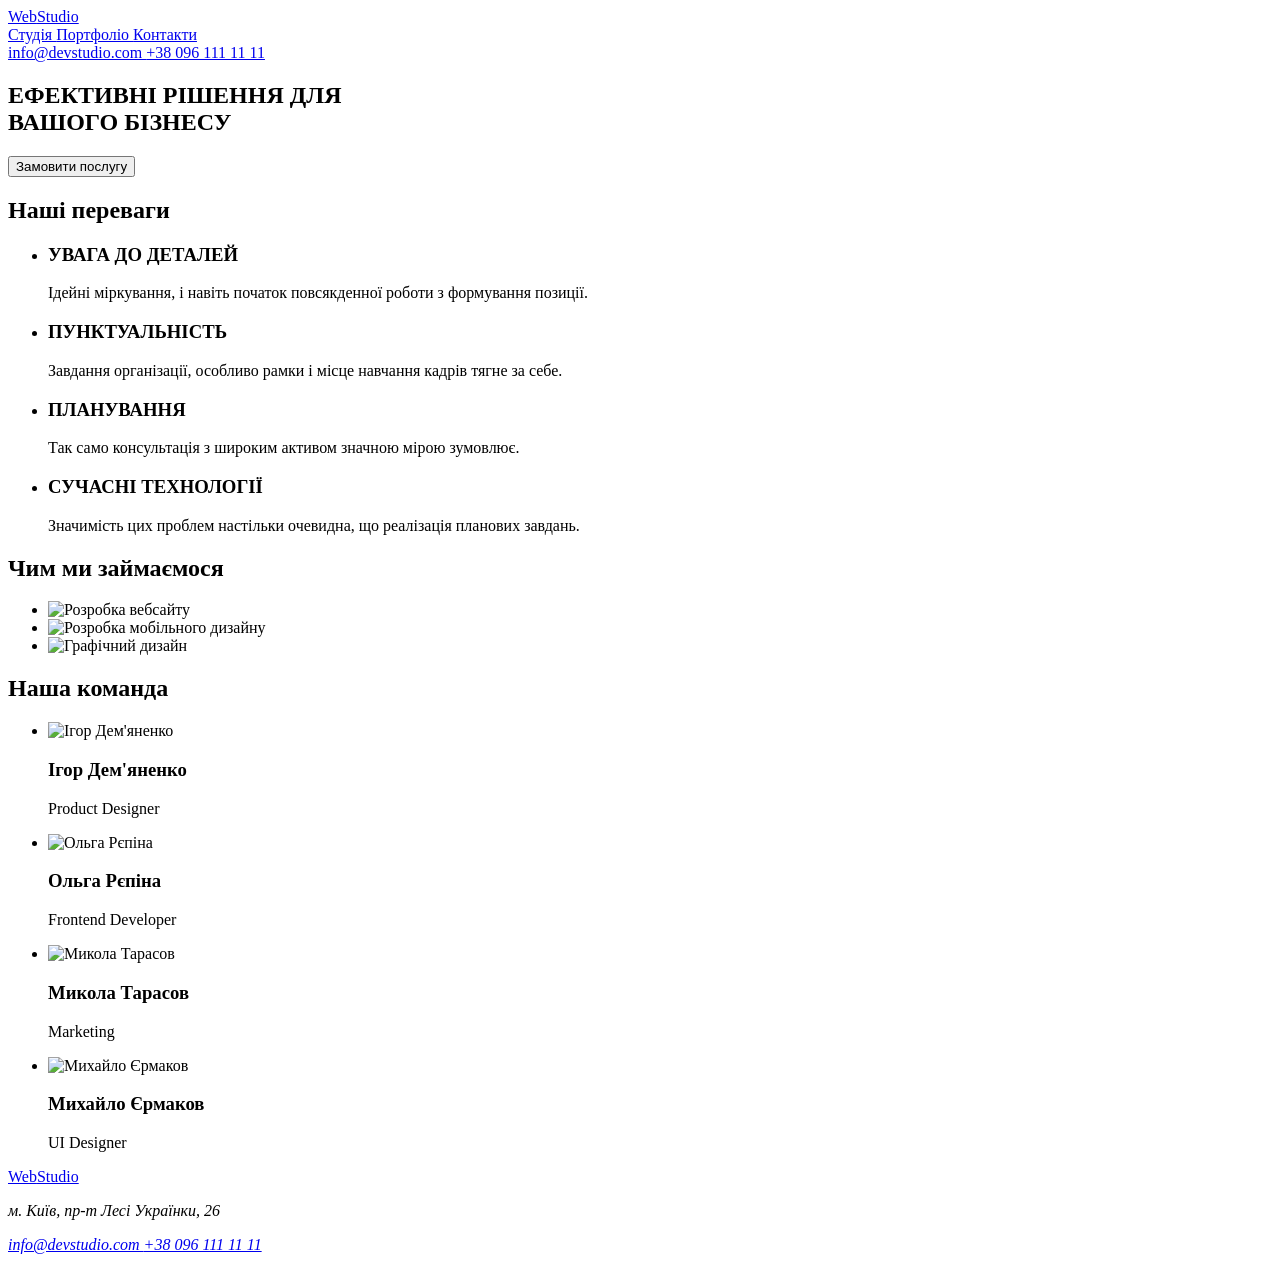
==== index.html @ def6cfc5 "Create index.html" ====
<!DOCTYPE html>
<html lang="uk">
<head>
  <meta charset="UTF-8">
  <meta name="viewport" content="width=device-width, initial-scale=1.0">

  <title>WebStudio — Студія</title>

  <link rel="preconnect" href="https://fonts.googleapis.com">
  <link rel="preconnect" href="https://fonts.gstatic.com" crossorigin>
  <link
    href="https://fonts.googleapis.com/css2?family=Roboto:wght@400;500;700;900&display=swap"
    rel="stylesheet"
  >

  <link rel="stylesheet" href="style.css">
</head>

<body>

  <header class="header">
    <div class="header-container">

      <a class="header-logo" href="./index.html">
        <span class="header-logo-web">Web</span>Studio
      </a>

      <nav class="header-nav">
        <a class="header-nav-link header-nav-link--active" href="./index.html">
          Студія
        </a>

        <a class="header-nav-link" href="./portfolio.html">
          Портфоліо
        </a>

        <a class="header-nav-link" href="#">
          Контакти
        </a>
      </nav>

      <div class="header-contacts">
        <a class="header-contacts-link" href="mailto:info@devstudio.com">
          info@devstudio.com
        </a>

        <a class="header-contacts-link" href="tel:+380961111111">
          +38 096 111 11 11
        </a>
      </div>

    </div>
  </header>


  <main>

    <section class="hero">
      <div class="hero-container">

        <h1 class="hero-title">
          ЕФЕКТИВНІ РІШЕННЯ ДЛЯ<br>
          ВАШОГО БІЗНЕСУ
        </h1>

        <button class="hero-button" type="button">
          Замовити послугу
        </button>

      </div>
    </section>


    <section class="advantages">
      <div class="advantages-container">

        <h2 class="visually-hidden">
          Наші переваги
        </h2>

        <ul class="advantages-list">

          <li class="advantages-item">
            <h3 class="advantages-item-title">
              УВАГА ДО ДЕТАЛЕЙ
            </h3>

            <p class="advantages-item-text">
              Ідейні міркування, і навіть початок
              повсякденної роботи з формування позиції.
            </p>
          </li>

          <li class="advantages-item">
            <h3 class="advantages-item-title">
              ПУНКТУАЛЬНІСТЬ
            </h3>

            <p class="advantages-item-text">
              Завдання організації, особливо рамки
              і місце навчання кадрів тягне за себе.
            </p>
          </li>

          <li class="advantages-item">
            <h3 class="advantages-item-title">
              ПЛАНУВАННЯ
            </h3>

            <p class="advantages-item-text">
              Так само консультація з широким
              активом значною мірою зумовлює.
            </p>
          </li>

          <li class="advantages-item">
            <h3 class="advantages-item-title">
              СУЧАСНІ ТЕХНОЛОГІЇ
            </h3>

            <p class="advantages-item-text">
              Значимість цих проблем настільки
              очевидна, що реалізація планових завдань.
            </p>
          </li>

        </ul>

      </div>
    </section>


    <section class="work">
      <div class="work-container">

        <h2 class="section-title">
          Чим ми займаємося
        </h2>

        <ul class="work-list">

          <li class="work-item">
            <img
              class="work-item-image"
              src="https://images.unsplash.com/photo-1498050108023-c5249f4df085?auto=format&fit=crop&w=600&q=80"
              alt="Розробка вебсайту"
            >
          </li>

          <li class="work-item">
            <img
              class="work-item-image"
              src="https://images.unsplash.com/photo-1559028012-481c04fa702d?auto=format&fit=crop&w=600&q=80"
              alt="Розробка мобільного дизайну"
            >
          </li>

          <li class="work-item">
            <img
              class="work-item-image"
              src="https://images.unsplash.com/photo-1561070791-2526d30994b5?auto=format&fit=crop&w=600&q=80"
              alt="Графічний дизайн"
            >
          </li>

        </ul>

      </div>
    </section>


    <section class="team">
      <div class="team-container">

        <h2 class="section-title">
          Наша команда
        </h2>

        <ul class="team-list">

          <li class="team-card">
            <img
              class="team-card-image"
              src="https://images.unsplash.com/photo-1500648767791-00dcc994a43e?auto=format&fit=crop&w=500&q=80"
              alt="Ігор Дем'яненко"
            >

            <div class="team-card-content">
              <h3 class="team-card-name">
                Ігор Дем'яненко
              </h3>

              <p class="team-card-position">
                Product Designer
              </p>
            </div>
          </li>


          <li class="team-card">
            <img
              class="team-card-image"
              src="https://images.unsplash.com/photo-1573496359142-b8d87734a5a2?auto=format&fit=crop&w=500&q=80"
              alt="Ольга Рєпіна"
            >

            <div class="team-card-content">
              <h3 class="team-card-name">
                Ольга Рєпіна
              </h3>

              <p class="team-card-position">
                Frontend Developer
              </p>
            </div>
          </li>


          <li class="team-card">
            <img
              class="team-card-image"
              src="https://images.unsplash.com/photo-1506794778202-cad84cf45f1d?auto=format&fit=crop&w=500&q=80"
              alt="Микола Тарасов"
            >

            <div class="team-card-content">
              <h3 class="team-card-name">
                Микола Тарасов
              </h3>

              <p class="team-card-position">
                Marketing
              </p>
            </div>
          </li>


          <li class="team-card">
            <img
              class="team-card-image"
              src="https://images.unsplash.com/photo-1507003211169-0a1dd7228f2d?auto=format&fit=crop&w=500&q=80"
              alt="Михайло Єрмаков"
            >

            <div class="team-card-content">
              <h3 class="team-card-name">
                Михайло Єрмаков
              </h3>

              <p class="team-card-position">
                UI Designer
              </p>
            </div>
          </li>

        </ul>

      </div>
    </section>

  </main>


  <!-- FOOTER -->
  <footer class="footer">
    <div class="footer-container">

      <a class="footer-logo" href="./index.html">
        <span class="footer-logo-web">Web</span>Studio
      </a>

      <address class="footer-address">

        <p class="footer-address-text">
          м. Київ, пр-т Лесі Українки, 26
        </p>

        <a class="footer-contact" href="mailto:info@devstudio.com">
          info@devstudio.com
        </a>

        <a class="footer-contact" href="tel:+380961111111">
          +38 096 111 11 11
        </a>

      </address>

    </div>
  </footer>

</body>
</html>
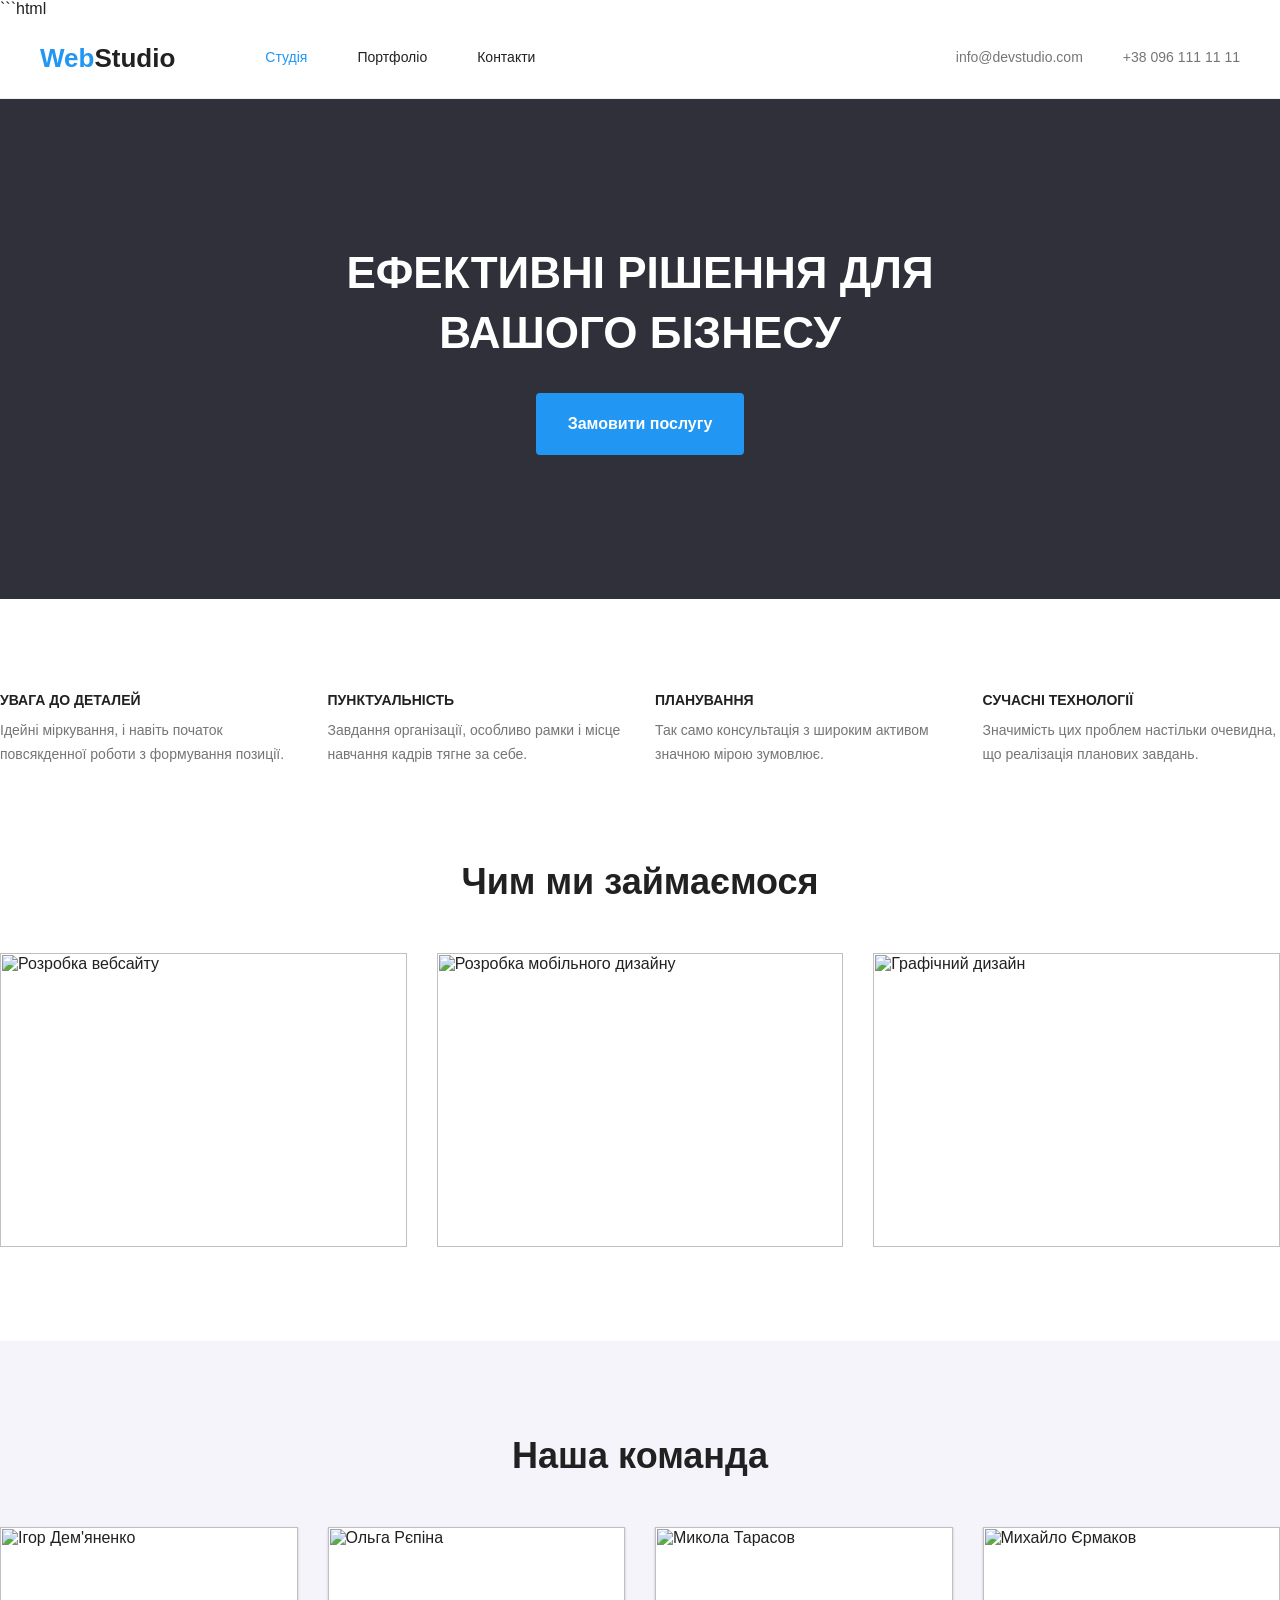
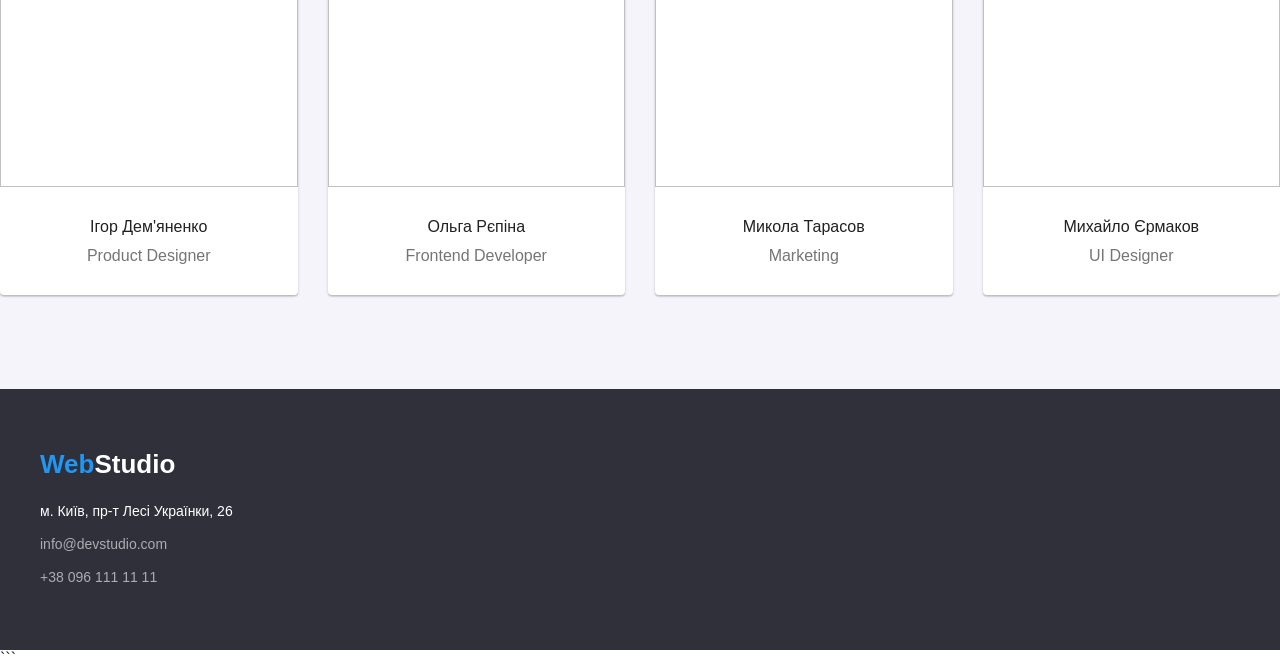
==== commit a5ede764: "Update index.html" ====
--- a/index.html
+++ b/index.html
@@ -1,292 +1,281 @@
+```html
 <!DOCTYPE html>
 <html lang="uk">
 <head>
   <meta charset="UTF-8">
   <meta name="viewport" content="width=device-width, initial-scale=1.0">
-
   <title>WebStudio — Студія</title>
 
-  <link rel="preconnect" href="https://fonts.googleapis.com">
-  <link rel="preconnect" href="https://fonts.gstatic.com" crossorigin>
-  <link
-    href="https://fonts.googleapis.com/css2?family=Roboto:wght@400;500;700;900&display=swap"
-    rel="stylesheet"
-  >
-
+  <link rel="stylesheet" href="normalize.css">
   <link rel="stylesheet" href="style.css">
 </head>
 
 <body>
 
-  <header class="header">
-    <div class="header-container">
-
-      <a class="header-logo" href="./index.html">
-        <span class="header-logo-web">Web</span>Studio
-      </a>
-
-      <nav class="header-nav">
-        <a class="header-nav-link header-nav-link--active" href="./index.html">
-          Студія
-        </a>
-
-        <a class="header-nav-link" href="./portfolio.html">
-          Портфоліо
-        </a>
-
-        <a class="header-nav-link" href="#">
-          Контакти
-        </a>
-      </nav>
-
-      <div class="header-contacts">
-        <a class="header-contacts-link" href="mailto:info@devstudio.com">
-          info@devstudio.com
-        </a>
-
-        <a class="header-contacts-link" href="tel:+380961111111">
-          +38 096 111 11 11
-        </a>
-      </div>
-
-    </div>
-  </header>
-
-
-  <main>
-
-    <section class="hero">
-      <div class="hero-container">
-
-        <h1 class="hero-title">
-          ЕФЕКТИВНІ РІШЕННЯ ДЛЯ<br>
-          ВАШОГО БІЗНЕСУ
-        </h1>
-
-        <button class="hero-button" type="button">
-          Замовити послугу
-        </button>
-
-      </div>
-    </section>
-
-
-    <section class="advantages">
-      <div class="advantages-container">
-
-        <h2 class="visually-hidden">
-          Наші переваги
-        </h2>
-
-        <ul class="advantages-list">
-
-          <li class="advantages-item">
-            <h3 class="advantages-item-title">
-              УВАГА ДО ДЕТАЛЕЙ
-            </h3>
-
-            <p class="advantages-item-text">
-              Ідейні міркування, і навіть початок
-              повсякденної роботи з формування позиції.
-            </p>
-          </li>
-
-          <li class="advantages-item">
-            <h3 class="advantages-item-title">
-              ПУНКТУАЛЬНІСТЬ
-            </h3>
-
-            <p class="advantages-item-text">
-              Завдання організації, особливо рамки
-              і місце навчання кадрів тягне за себе.
-            </p>
-          </li>
-
-          <li class="advantages-item">
-            <h3 class="advantages-item-title">
-              ПЛАНУВАННЯ
-            </h3>
-
-            <p class="advantages-item-text">
-              Так само консультація з широким
-              активом значною мірою зумовлює.
-            </p>
-          </li>
-
-          <li class="advantages-item">
-            <h3 class="advantages-item-title">
-              СУЧАСНІ ТЕХНОЛОГІЇ
-            </h3>
-
-            <p class="advantages-item-text">
-              Значимість цих проблем настільки
-              очевидна, що реалізація планових завдань.
-            </p>
-          </li>
-
-        </ul>
-
-      </div>
-    </section>
-
-
-    <section class="work">
-      <div class="work-container">
-
-        <h2 class="section-title">
-          Чим ми займаємося
-        </h2>
-
-        <ul class="work-list">
-
-          <li class="work-item">
-            <img
-              class="work-item-image"
-              src="https://images.unsplash.com/photo-1498050108023-c5249f4df085?auto=format&fit=crop&w=600&q=80"
-              alt="Розробка вебсайту"
-            >
-          </li>
-
-          <li class="work-item">
-            <img
-              class="work-item-image"
-              src="https://images.unsplash.com/photo-1559028012-481c04fa702d?auto=format&fit=crop&w=600&q=80"
-              alt="Розробка мобільного дизайну"
-            >
-          </li>
-
-          <li class="work-item">
-            <img
-              class="work-item-image"
-              src="https://images.unsplash.com/photo-1561070791-2526d30994b5?auto=format&fit=crop&w=600&q=80"
-              alt="Графічний дизайн"
-            >
-          </li>
-
-        </ul>
-
-      </div>
-    </section>
-
-
-    <section class="team">
-      <div class="team-container">
-
-        <h2 class="section-title">
-          Наша команда
-        </h2>
-
-        <ul class="team-list">
-
-          <li class="team-card">
-            <img
-              class="team-card-image"
-              src="https://images.unsplash.com/photo-1500648767791-00dcc994a43e?auto=format&fit=crop&w=500&q=80"
-              alt="Ігор Дем'яненко"
-            >
-
-            <div class="team-card-content">
-              <h3 class="team-card-name">
-                Ігор Дем'яненко
-              </h3>
-
-              <p class="team-card-position">
-                Product Designer
-              </p>
-            </div>
-          </li>
-
-
-          <li class="team-card">
-            <img
-              class="team-card-image"
-              src="https://images.unsplash.com/photo-1573496359142-b8d87734a5a2?auto=format&fit=crop&w=500&q=80"
-              alt="Ольга Рєпіна"
-            >
-
-            <div class="team-card-content">
-              <h3 class="team-card-name">
-                Ольга Рєпіна
-              </h3>
-
-              <p class="team-card-position">
-                Frontend Developer
-              </p>
-            </div>
-          </li>
-
-
-          <li class="team-card">
-            <img
-              class="team-card-image"
-              src="https://images.unsplash.com/photo-1506794778202-cad84cf45f1d?auto=format&fit=crop&w=500&q=80"
-              alt="Микола Тарасов"
-            >
-
-            <div class="team-card-content">
-              <h3 class="team-card-name">
-                Микола Тарасов
-              </h3>
-
-              <p class="team-card-position">
-                Marketing
-              </p>
-            </div>
-          </li>
-
-
-          <li class="team-card">
-            <img
-              class="team-card-image"
-              src="https://images.unsplash.com/photo-1507003211169-0a1dd7228f2d?auto=format&fit=crop&w=500&q=80"
-              alt="Михайло Єрмаков"
-            >
-
-            <div class="team-card-content">
-              <h3 class="team-card-name">
-                Михайло Єрмаков
-              </h3>
-
-              <p class="team-card-position">
-                UI Designer
-              </p>
-            </div>
-          </li>
-
-        </ul>
-
-      </div>
-    </section>
-
-  </main>
-
-
-  <!-- FOOTER -->
-  <footer class="footer">
-    <div class="footer-container">
-
-      <a class="footer-logo" href="./index.html">
-        <span class="footer-logo-web">Web</span>Studio
-      </a>
-
-      <address class="footer-address">
-
-        <p class="footer-address-text">
-          м. Київ, пр-т Лесі Українки, 26
-        </p>
-
-        <a class="footer-contact" href="mailto:info@devstudio.com">
-          info@devstudio.com
-        </a>
-
-        <a class="footer-contact" href="tel:+380961111111">
-          +38 096 111 11 11
-        </a>
-
-      </address>
-
-    </div>
-  </footer>
+<header class="header">
+  <div class="container header-container">
+
+    <a class="header-logo" href="./index.html">
+      <span class="header-logo-web">Web</span>Studio
+    </a>
+
+    <nav class="header-nav">
+      <a class="header-nav-link header-nav-link--active" href="./index.html">
+        Студія
+      </a>
+
+      <a class="header-nav-link" href="./portfolio.html">
+        Портфоліо
+      </a>
+
+      <a class="header-nav-link" href="#">
+        Контакти
+      </a>
+    </nav>
+
+    <div class="header-contacts">
+      <a class="header-contacts-link" href="mailto:info@devstudio.com">
+        info@devstudio.com
+      </a>
+
+      <a class="header-contacts-link" href="tel:+380961111111">
+        +38 096 111 11 11
+      </a>
+    </div>
+
+  </div>
+</header>
+
+
+<main>
+
+  <section class="hero">
+    <div class="container hero-container">
+
+      <h1 class="hero-title">
+        ЕФЕКТИВНІ РІШЕННЯ ДЛЯ<br>
+        ВАШОГО БІЗНЕСУ
+      </h1>
+
+      <button class="hero-button" type="button">
+        Замовити послугу
+      </button>
+
+    </div>
+  </section>
+
+
+  <section class="advantages">
+    <div class="container">
+
+      <h2 class="visually-hidden">Наші переваги</h2>
+
+      <ul class="advantages-list">
+
+        <li class="advantages-item">
+          <h3 class="advantages-item-title">
+            УВАГА ДО ДЕТАЛЕЙ
+          </h3>
+
+          <p class="advantages-item-text">
+            Ідейні міркування, і навіть початок
+            повсякденної роботи з формування позиції.
+          </p>
+        </li>
+
+        <li class="advantages-item">
+          <h3 class="advantages-item-title">
+            ПУНКТУАЛЬНІСТЬ
+          </h3>
+
+          <p class="advantages-item-text">
+            Завдання організації, особливо рамки
+            і місце навчання кадрів тягне за себе.
+          </p>
+        </li>
+
+        <li class="advantages-item">
+          <h3 class="advantages-item-title">
+            ПЛАНУВАННЯ
+          </h3>
+
+          <p class="advantages-item-text">
+            Так само консультація з широким
+            активом значною мірою зумовлює.
+          </p>
+        </li>
+
+        <li class="advantages-item">
+          <h3 class="advantages-item-title">
+            СУЧАСНІ ТЕХНОЛОГІЇ
+          </h3>
+
+          <p class="advantages-item-text">
+            Значимість цих проблем настільки
+            очевидна, що реалізація планових завдань.
+          </p>
+        </li>
+
+      </ul>
+
+    </div>
+  </section>
+
+
+  <section class="work">
+    <div class="container">
+
+      <h2 class="section-title">
+        Чим ми займаємося
+      </h2>
+
+      <ul class="work-list">
+
+        <li class="work-item">
+          <img
+            class="work-item-image"
+            src="https://images.unsplash.com/photo-1498050108023-c5249f4df085?auto=format&fit=crop&w=600&q=80"
+            alt="Розробка вебсайту"
+          >
+        </li>
+
+        <li class="work-item">
+          <img
+            class="work-item-image"
+            src="https://images.unsplash.com/photo-1559028012-481c04fa702d?auto=format&fit=crop&w=600&q=80"
+            alt="Розробка мобільного дизайну"
+          >
+        </li>
+
+        <li class="work-item">
+          <img
+            class="work-item-image"
+            src="https://images.unsplash.com/photo-1561070791-2526d30994b5?auto=format&fit=crop&w=600&q=80"
+            alt="Графічний дизайн"
+          >
+        </li>
+
+      </ul>
+
+    </div>
+  </section>
+
+
+  <section class="team">
+    <div class="container">
+
+      <h2 class="section-title">
+        Наша команда
+      </h2>
+
+      <ul class="team-list">
+
+        <li class="team-card">
+          <img
+            class="team-card-image"
+            src="./img.jpg"
+            alt="Ігор Дем'яненко"
+          >
+
+          <div class="team-card-content">
+            <h3 class="team-card-name">
+              Ігор Дем'яненко
+            </h3>
+
+            <p class="team-card-position">
+              Product Designer
+            </p>
+          </div>
+        </li>
+
+        <li class="team-card">
+          <img
+            class="team-card-image"
+            src="./img-1.jpg"
+            alt="Ольга Рєпіна"
+          >
+
+          <div class="team-card-content">
+            <h3 class="team-card-name">
+              Ольга Рєпіна
+            </h3>
+
+            <p class="team-card-position">
+              Frontend Developer
+            </p>
+          </div>
+        </li>
+
+        <li class="team-card">
+          <img
+            class="team-card-image"
+            src="./img-2.jpg"
+            alt="Микола Тарасов"
+          >
+
+          <div class="team-card-content">
+            <h3 class="team-card-name">
+              Микола Тарасов
+            </h3>
+
+            <p class="team-card-position">
+              Marketing
+            </p>
+          </div>
+        </li>
+
+        <li class="team-card">
+          <img
+            class="team-card-image"
+            src="./img-3.jpg"
+            alt="Михайло Єрмаков"
+          >
+
+          <div class="team-card-content">
+            <h3 class="team-card-name">
+              Михайло Єрмаков
+            </h3>
+
+            <p class="team-card-position">
+              UI Designer
+            </p>
+          </div>
+        </li>
+
+      </ul>
+
+    </div>
+  </section>
+
+</main>
+
+
+<footer class="footer">
+  <div class="container footer-container">
+
+    <a class="footer-logo" href="./index.html">
+      <span class="footer-logo-web">Web</span>Studio
+    </a>
+
+    <address class="footer-address">
+
+      <p class="footer-address-text">
+        м. Київ, пр-т Лесі Українки, 26
+      </p>
+
+      <a class="footer-contact" href="mailto:info@devstudio.com">
+        info@devstudio.com
+      </a>
+
+      <a class="footer-contact" href="tel:+380961111111">
+        +38 096 111 11 11
+      </a>
+
+    </address>
+
+  </div>
+</footer>
 
 </body>
-</html>+</html>
+```
--- a/style.css
+++ b/style.css
@@ -0,0 +1,389 @@
+* {
+  box-sizing: border-box;
+}
+
+body {
+  margin: 0;
+  font-family: "Roboto", sans-serif;
+  color: #212121;
+  background-color: #ffffff;
+}
+
+ul {
+  margin: 0;
+  padding: 0;
+  list-style: none;
+}
+
+a {
+  text-decoration: none;
+}
+
+button {
+  font-family: inherit;
+}
+
+img {
+  display: block;
+  max-width: 100%;
+}
+
+.visually-hidden {
+  position: absolute;
+  width: 1px;
+  height: 1px;
+  padding: 0;
+  margin: -1px;
+  overflow: hidden;
+  clip: rect(0, 0, 0, 0);
+  white-space: nowrap;
+  border: 0;
+}
+
+
+.header {
+  background-color: #ffffff;
+  border-bottom: 1px solid #eeeeee;
+}
+
+.header-container {
+  width: 1200px;
+  margin: 0 auto;
+  min-height: 80px;
+
+  display: flex;
+  align-items: center;
+}
+
+.header-logo {
+  margin-right: 90px;
+
+  font-size: 26px;
+  line-height: 1.19;
+  font-weight: 700;
+
+  color: #212121;
+}
+
+.header-logo-web {
+  color: #2196f3;
+}
+
+.header-nav {
+  display: flex;
+  gap: 50px;
+}
+
+.header-nav-link {
+  position: relative;
+
+  padding: 30px 0;
+
+  font-size: 14px;
+  line-height: 1.14;
+  font-weight: 500;
+
+  color: #212121;
+
+  transition: color 250ms ease;
+}
+
+.header-nav-link:hover,
+.header-nav-link:focus {
+  color: #2196f3;
+}
+
+.header-nav-link--active {
+  color: #2196f3;
+}
+
+.header-contacts {
+  margin-left: auto;
+
+  display: flex;
+  align-items: center;
+  gap: 40px;
+}
+
+.header-contacts-link {
+  font-size: 14px;
+  line-height: 1.14;
+  font-weight: 400;
+
+  color: #757575;
+
+  transition: color 250ms ease;
+}
+
+.header-contacts-link:hover,
+.header-contacts-link:focus {
+  color: #2196f3;
+}
+
+
+
+.hero {
+  background-color: #2f303a;
+}
+
+.hero-container {
+  width: 1200px;
+  min-height: 500px;
+  margin: 0 auto;
+
+  display: flex;
+  flex-direction: column;
+  align-items: center;
+  justify-content: center;
+}
+
+.hero-title {
+  max-width: 700px;
+  margin: 0 0 30px;
+
+  text-align: center;
+
+  font-size: 44px;
+  line-height: 1.36;
+  font-weight: 900;
+
+  color: #ffffff;
+}
+
+.hero-button {
+  min-width: 200px;
+  padding: 16px 32px;
+
+  border: 0;
+  border-radius: 4px;
+
+  background-color: #2196f3;
+  color: #ffffff;
+
+  font-size: 16px;
+  line-height: 1.88;
+  font-weight: 700;
+
+  cursor: pointer;
+
+  transition: background-color 250ms ease;
+}
+
+.hero-button:hover,
+.hero-button:focus {
+  background-color: #188ce8;
+}
+
+
+
+.advantages {
+  padding: 94px 0 0;
+}
+
+.advantages-container {
+  width: 1200px;
+  margin: 0 auto;
+}
+
+.advantages-list {
+  display: flex;
+  gap: 30px;
+}
+
+.advantages-item {
+  width: calc((100% - 90px) / 4);
+}
+
+.advantages-item-title {
+  margin: 0 0 10px;
+
+  font-size: 14px;
+  line-height: 1.14;
+  font-weight: 700;
+
+  color: #212121;
+}
+
+.advantages-item-text {
+  margin: 0;
+
+  font-size: 14px;
+  line-height: 1.71;
+  font-weight: 400;
+
+  color: #757575;
+}
+
+
+.section-title {
+  margin: 0;
+
+  text-align: center;
+
+  font-size: 36px;
+  line-height: 1.17;
+  font-weight: 700;
+
+  color: #212121;
+}
+
+
+
+.work {
+  padding: 94px 0;
+}
+
+.work-container {
+  width: 1200px;
+  margin: 0 auto;
+}
+
+.work .section-title {
+  margin-bottom: 50px;
+}
+
+.work-list {
+  display: flex;
+  gap: 30px;
+}
+
+.work-item {
+  width: calc((100% - 60px) / 3);
+}
+
+.work-item-image {
+  width: 100%;
+  height: 294px;
+
+  object-fit: cover;
+}
+
+
+
+.team {
+  padding: 94px 0;
+
+  background-color: #f5f4fa;
+}
+
+.team-container {
+  width: 1200px;
+  margin: 0 auto;
+}
+
+.team .section-title {
+  margin-bottom: 50px;
+}
+
+.team-list {
+  display: flex;
+  gap: 30px;
+}
+
+.team-card {
+  width: calc((100% - 90px) / 4);
+
+  background-color: #ffffff;
+
+  box-shadow:
+    0 2px 1px rgba(0, 0, 0, 0.08),
+    0 1px 1px rgba(0, 0, 0, 0.06),
+    0 1px 3px rgba(0, 0, 0, 0.16);
+
+  border-radius: 0 0 4px 4px;
+
+  overflow: hidden;
+}
+
+.team-card-image {
+  width: 100%;
+  height: 260px;
+
+  object-fit: cover;
+}
+
+.team-card-content {
+  padding: 30px 20px;
+  text-align: center;
+}
+
+.team-card-name {
+  margin: 0 0 10px;
+
+  font-size: 16px;
+  line-height: 1.19;
+  font-weight: 500;
+
+  color: #212121;
+}
+
+.team-card-position {
+  margin: 0;
+
+  font-size: 16px;
+  line-height: 1.19;
+  font-weight: 400;
+
+  color: #757575;
+}
+
+
+
+.footer {
+  padding: 60px 0;
+
+  background-color: #2f303a;
+}
+
+.footer-container {
+  width: 1200px;
+  margin: 0 auto;
+}
+
+.footer-logo {
+  display: inline-block;
+  margin-bottom: 20px;
+
+  font-size: 26px;
+  line-height: 1.19;
+  font-weight: 700;
+
+  color: #ffffff;
+}
+
+.footer-logo-web {
+  color: #2196f3;
+}
+
+.footer-address {
+  display: flex;
+  flex-direction: column;
+  gap: 9px;
+
+  font-style: normal;
+}
+
+.footer-address-text {
+  margin: 0;
+
+  font-size: 14px;
+  line-height: 1.71;
+  font-weight: 400;
+
+  color: #ffffff;
+}
+
+.footer-contact {
+  font-size: 14px;
+  line-height: 1.71;
+  font-weight: 400;
+
+  color: rgba(255, 255, 255, 0.6);
+
+  transition: color 250ms ease;
+}
+
+.footer-contact:hover,
+.footer-contact:focus {
+  color: #2196f3;
+}
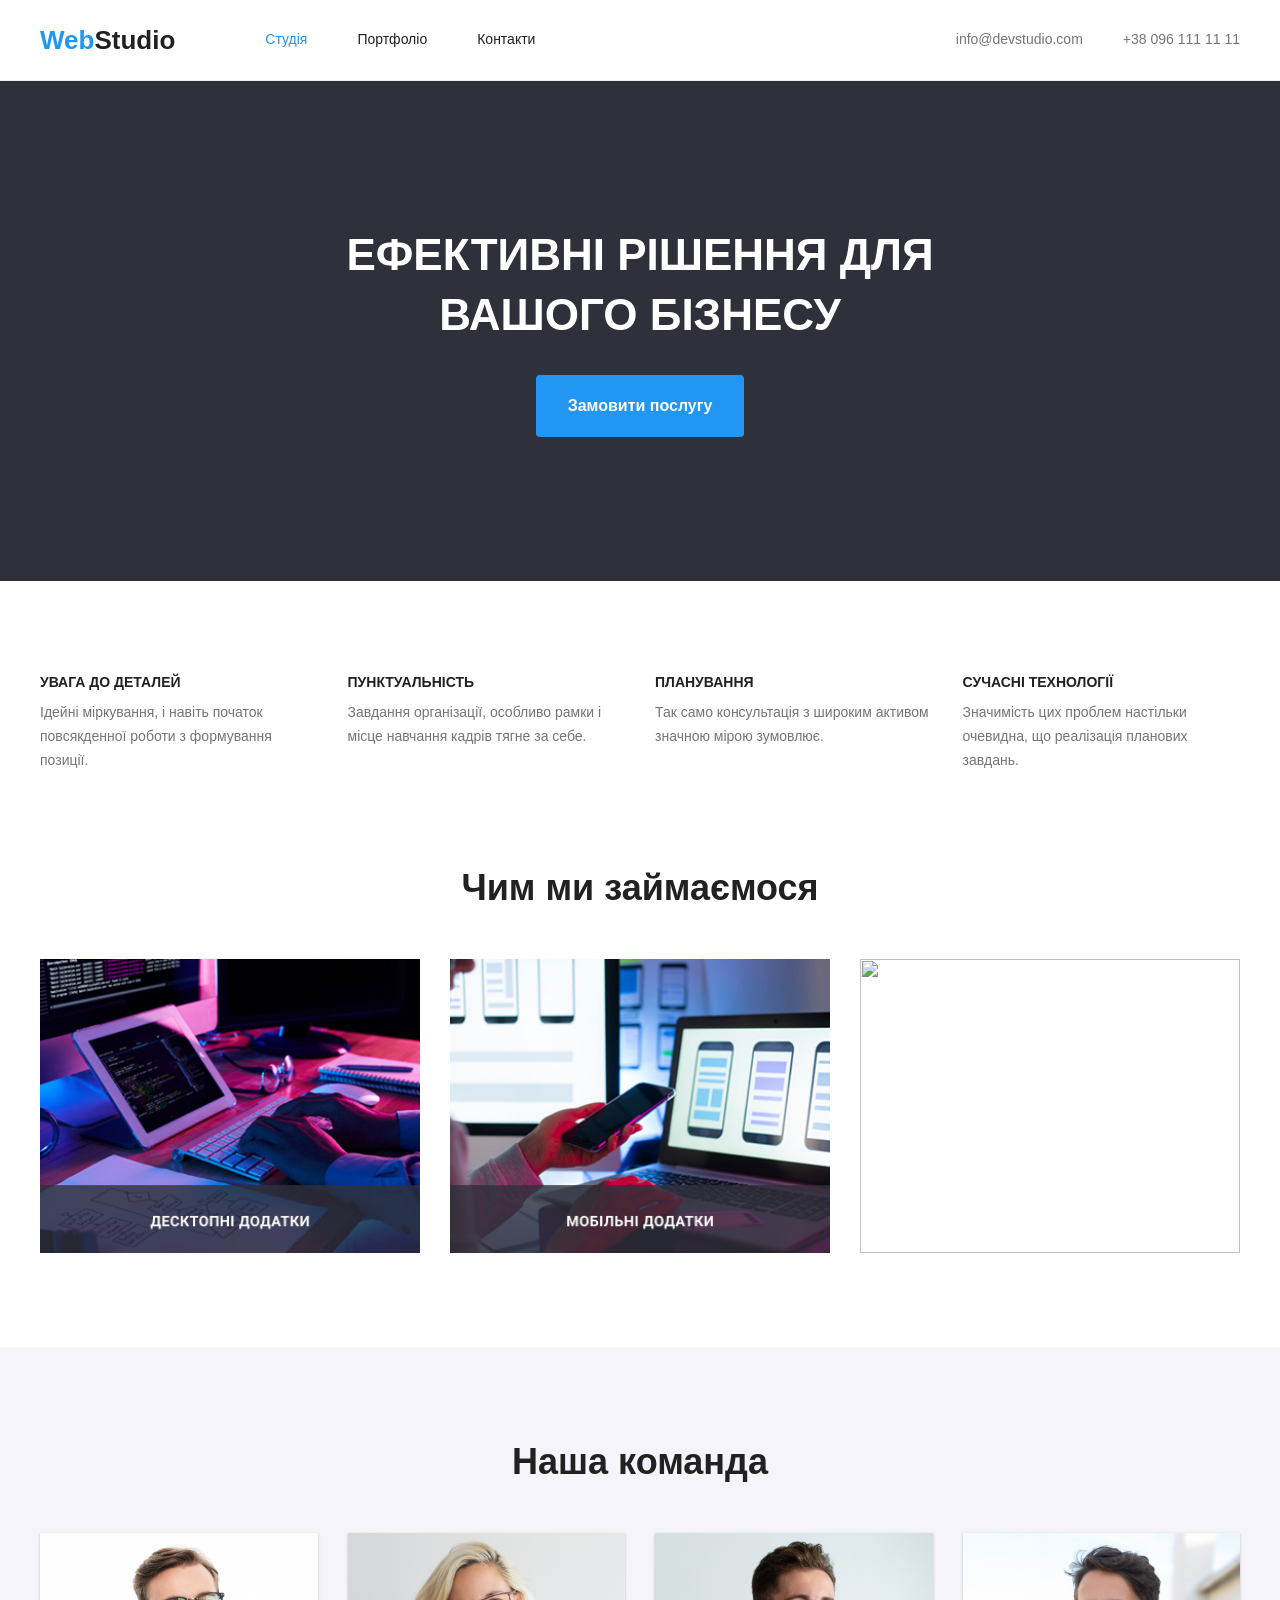
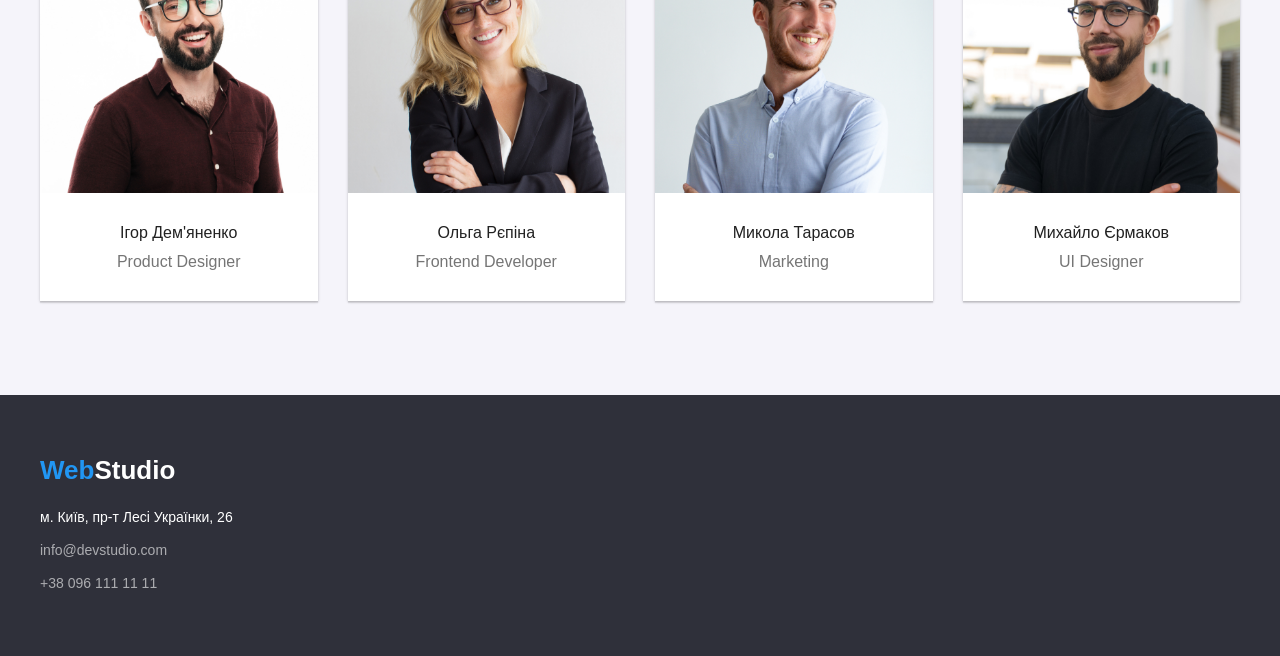
==== commit 5f7d6180: "Update index.html" ====
--- a/index.html
+++ b/index.html
@@ -1,10 +1,9 @@
-```html
 <!DOCTYPE html>
 <html lang="uk">
 <head>
   <meta charset="UTF-8">
   <meta name="viewport" content="width=device-width, initial-scale=1.0">
-  <title>WebStudio — Студія</title>
+  <title>WebStudio</title>
 
   <link rel="stylesheet" href="normalize.css">
   <link rel="stylesheet" href="style.css">
@@ -134,24 +133,21 @@
         <li class="work-item">
           <img
             class="work-item-image"
-            src="https://images.unsplash.com/photo-1498050108023-c5249f4df085?auto=format&fit=crop&w=600&q=80"
-            alt="Розробка вебсайту"
+            src="box1.png"
           >
         </li>
 
         <li class="work-item">
           <img
             class="work-item-image"
-            src="https://images.unsplash.com/photo-1559028012-481c04fa702d?auto=format&fit=crop&w=600&q=80"
-            alt="Розробка мобільного дизайну"
+            src="box2.png"
           >
         </li>
 
         <li class="work-item">
           <img
             class="work-item-image"
-            src="https://images.unsplash.com/photo-1561070791-2526d30994b5?auto=format&fit=crop&w=600&q=80"
-            alt="Графічний дизайн"
+            src="box4.png"
           >
         </li>
 
@@ -277,5 +273,4 @@
 </footer>
 
 </body>
-</html>
-```
+</html>
--- a/style.css
+++ b/style.css
@@ -1,9 +1,11 @@
-* {
+*::before,
+*::after {
   box-sizing: border-box;
 }
 
 body {
   margin: 0;
+
   font-family: "Roboto", sans-serif;
   color: #212121;
   background-color: #ffffff;
@@ -15,6 +17,13 @@
   list-style: none;
 }
 
+h1,
+h2,
+h3,
+p {
+  margin: 0;
+}
+
 a {
   text-decoration: none;
 }
@@ -26,6 +35,11 @@
 img {
   display: block;
   max-width: 100%;
+}
+
+.container {
+  width: 1200px;
+  margin: 0 auto;
 }
 
 .visually-hidden {
@@ -41,18 +55,20 @@
 }
 
 
+/* =========================
+   HEADER
+   ========================= */
+
 .header {
+  border-bottom: 1px solid #eeeeee;
   background-color: #ffffff;
-  border-bottom: 1px solid #eeeeee;
 }
 
 .header-container {
-  width: 1200px;
-  margin: 0 auto;
+  display: flex;
+  align-items: center;
+
   min-height: 80px;
-
-  display: flex;
-  align-items: center;
 }
 
 .header-logo {
@@ -75,8 +91,6 @@
 }
 
 .header-nav-link {
-  position: relative;
-
   padding: 30px 0;
 
   font-size: 14px;
@@ -84,35 +98,27 @@
   font-weight: 500;
 
   color: #212121;
-
-  transition: color 250ms ease;
 }
 
 .header-nav-link:hover,
-.header-nav-link:focus {
-  color: #2196f3;
-}
-
+.header-nav-link:focus,
 .header-nav-link--active {
   color: #2196f3;
 }
 
 .header-contacts {
-  margin-left: auto;
-
   display: flex;
   align-items: center;
   gap: 40px;
+
+  margin-left: auto;
 }
 
 .header-contacts-link {
   font-size: 14px;
   line-height: 1.14;
-  font-weight: 400;
 
   color: #757575;
-
-  transition: color 250ms ease;
 }
 
 .header-contacts-link:hover,
@@ -127,9 +133,7 @@
 }
 
 .hero-container {
-  width: 1200px;
   min-height: 500px;
-  margin: 0 auto;
 
   display: flex;
   flex-direction: column;
@@ -138,8 +142,7 @@
 }
 
 .hero-title {
-  max-width: 700px;
-  margin: 0 0 30px;
+  margin-bottom: 30px;
 
   text-align: center;
 
@@ -154,7 +157,7 @@
   min-width: 200px;
   padding: 16px 32px;
 
-  border: 0;
+  border: none;
   border-radius: 4px;
 
   background-color: #2196f3;
@@ -165,13 +168,6 @@
   font-weight: 700;
 
   cursor: pointer;
-
-  transition: background-color 250ms ease;
-}
-
-.hero-button:hover,
-.hero-button:focus {
-  background-color: #188ce8;
 }
 
 
@@ -180,11 +176,6 @@
   padding: 94px 0 0;
 }
 
-.advantages-container {
-  width: 1200px;
-  margin: 0 auto;
-}
-
 .advantages-list {
   display: flex;
   gap: 30px;
@@ -195,51 +186,37 @@
 }
 
 .advantages-item-title {
-  margin: 0 0 10px;
+  margin-bottom: 10px;
 
   font-size: 14px;
   line-height: 1.14;
   font-weight: 700;
-
-  color: #212121;
 }
 
 .advantages-item-text {
-  margin: 0;
-
   font-size: 14px;
   line-height: 1.71;
-  font-weight: 400;
 
   color: #757575;
 }
 
 
+
+
 .section-title {
-  margin: 0;
+  margin-bottom: 50px;
 
   text-align: center;
 
   font-size: 36px;
   line-height: 1.17;
   font-weight: 700;
-
-  color: #212121;
 }
 
 
 
 .work {
   padding: 94px 0;
-}
-
-.work-container {
-  width: 1200px;
-  margin: 0 auto;
-}
-
-.work .section-title {
-  margin-bottom: 50px;
 }
 
 .work-list {
@@ -264,15 +241,6 @@
   padding: 94px 0;
 
   background-color: #f5f4fa;
-}
-
-.team-container {
-  width: 1200px;
-  margin: 0 auto;
-}
-
-.team .section-title {
-  margin-bottom: 50px;
 }
 
 .team-list {
@@ -289,10 +257,6 @@
     0 2px 1px rgba(0, 0, 0, 0.08),
     0 1px 1px rgba(0, 0, 0, 0.06),
     0 1px 3px rgba(0, 0, 0, 0.16);
-
-  border-radius: 0 0 4px 4px;
-
-  overflow: hidden;
 }
 
 .team-card-image {
@@ -304,25 +268,97 @@
 
 .team-card-content {
   padding: 30px 20px;
+
   text-align: center;
 }
 
 .team-card-name {
-  margin: 0 0 10px;
+  margin-bottom: 10px;
 
   font-size: 16px;
   line-height: 1.19;
   font-weight: 500;
-
-  color: #212121;
 }
 
 .team-card-position {
-  margin: 0;
-
   font-size: 16px;
   line-height: 1.19;
-  font-weight: 400;
+
+  color: #757575;
+}
+
+
+
+.portfolio {
+  padding: 94px 0;
+}
+
+.portfolio-filter {
+  display: flex;
+  justify-content: center;
+  gap: 8px;
+
+  margin-bottom: 50px;
+}
+
+.portfolio-filter-button {
+  padding: 6px 22px;
+
+  border: none;
+  border-radius: 4px;
+
+  background-color: #f5f4fa;
+  color: #212121;
+
+  font-size: 16px;
+  line-height: 1.62;
+  font-weight: 500;
+
+  cursor: pointer;
+}
+
+.portfolio-filter-button:hover,
+.portfolio-filter-button:focus,
+.portfolio-filter-button--active {
+  background-color: #2196f3;
+  color: #ffffff;
+}
+
+.portfolio-list {
+  display: flex;
+  flex-wrap: wrap;
+  gap: 30px;
+}
+
+.portfolio-card {
+  width: calc((100% - 60px) / 3);
+
+  border: 1px solid #eeeeee;
+  background-color: #ffffff;
+}
+
+.portfolio-card-image {
+  width: 100%;
+  height: 294px;
+
+  object-fit: cover;
+}
+
+.portfolio-card-content {
+  padding: 20px 24px;
+}
+
+.portfolio-card-title {
+  margin-bottom: 4px;
+
+  font-size: 18px;
+  line-height: 2;
+  font-weight: 700;
+}
+
+.portfolio-card-category {
+  font-size: 16px;
+  line-height: 1.88;
 
   color: #757575;
 }
@@ -336,12 +372,12 @@
 }
 
 .footer-container {
-  width: 1200px;
-  margin: 0 auto;
+  display: flex;
+  flex-direction: column;
+  align-items: flex-start;
 }
 
 .footer-logo {
-  display: inline-block;
   margin-bottom: 20px;
 
   font-size: 26px;
@@ -364,11 +400,8 @@
 }
 
 .footer-address-text {
-  margin: 0;
-
   font-size: 14px;
   line-height: 1.71;
-  font-weight: 400;
 
   color: #ffffff;
 }
@@ -376,11 +409,8 @@
 .footer-contact {
   font-size: 14px;
   line-height: 1.71;
-  font-weight: 400;
 
   color: rgba(255, 255, 255, 0.6);
-
-  transition: color 250ms ease;
 }
 
 .footer-contact:hover,
